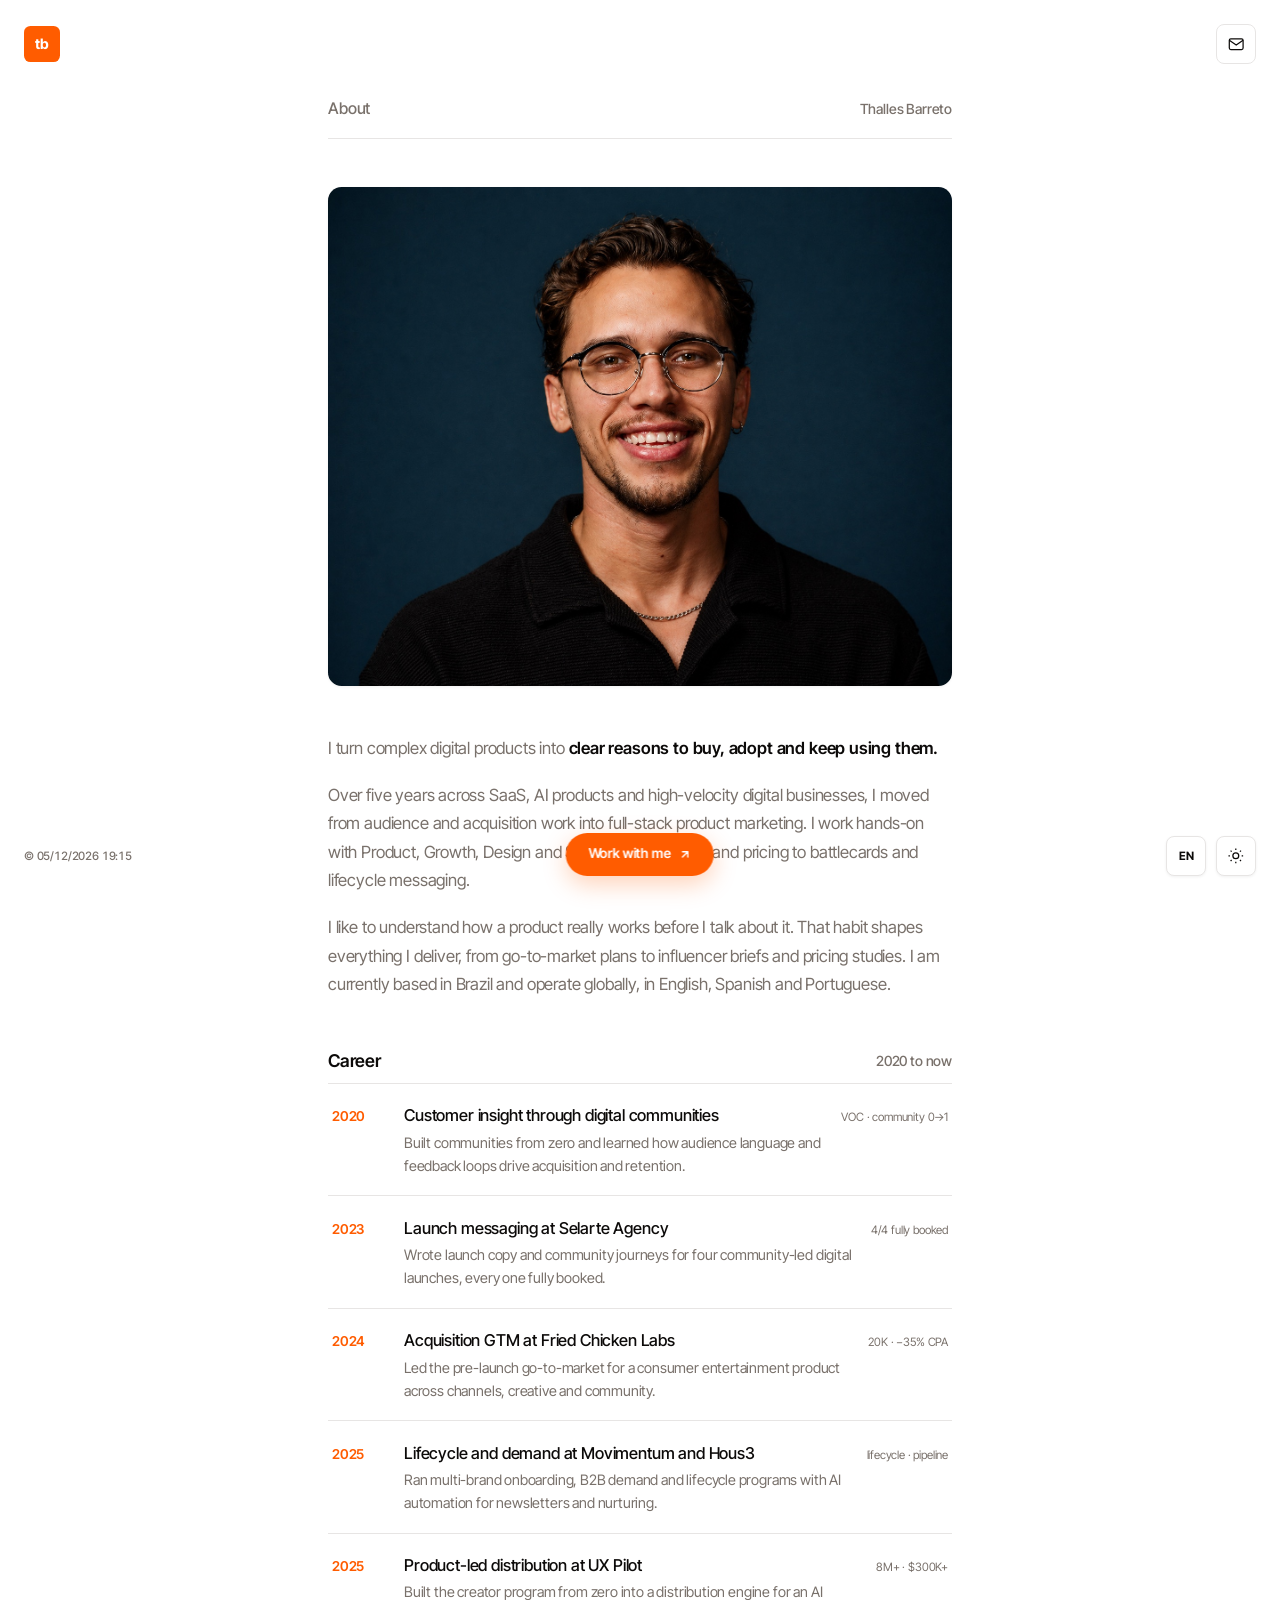
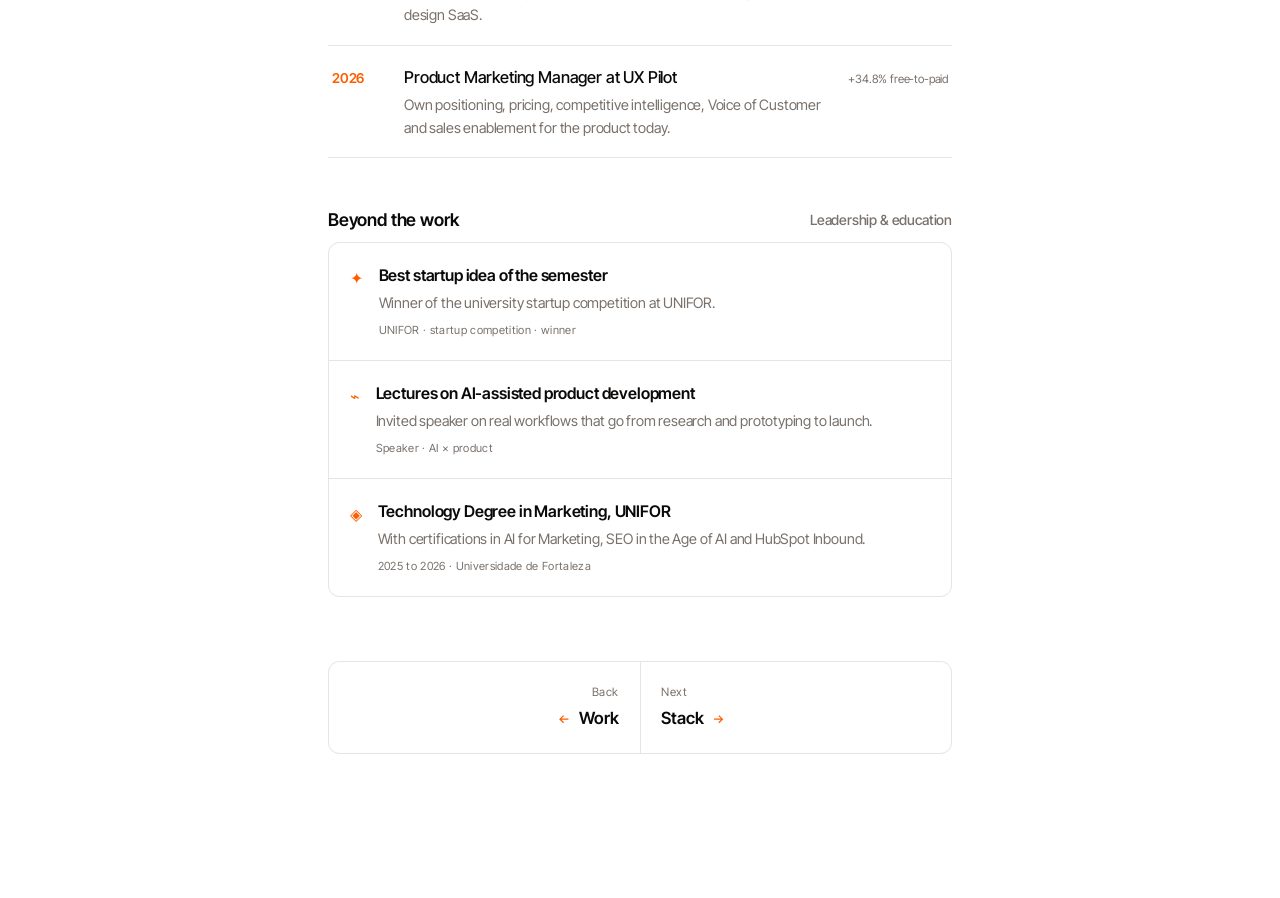
==== about.html @ 813484b6 "Redesign: minimalist multi-page portfolio (light-first, EN/PT) Replaces the single-page dark site wi" ====
<!DOCTYPE html>
<html lang="en">
<head>
  <meta charset="UTF-8" />
  <meta name="viewport" content="width=device-width, initial-scale=1.0" />
  <title>About · Thalles Barreto</title>
  <meta name="description" content="Thalles Barreto is a Product Marketing Manager for AI and SaaS. Five years across SaaS, AI products and high-velocity digital businesses, from audience work to full-stack product marketing." />
  <meta name="theme-color" content="#ffffff" />
  <meta property="og:title" content="About · Thalles Barreto" />
  <meta property="og:image" content="assets/og.jpg" />
  <link rel="icon" href="data:image/svg+xml,%3Csvg xmlns='http://www.w3.org/2000/svg' viewBox='0 0 64 64'%3E%3Crect width='64' height='64' rx='14' fill='%23ff5c00'/%3E%3Ctext x='32' y='44' font-family='Arial,sans-serif' font-size='30' font-weight='700' fill='%23fff' text-anchor='middle'%3Etb%3C/text%3E%3C/svg%3E" />
  <link rel="preconnect" href="https://fonts.googleapis.com" />
  <link rel="preconnect" href="https://fonts.gstatic.com" crossorigin />
  <link href="https://fonts.googleapis.com/css2?family=Inter+Tight:ital,wght@0,300..700;1,400&family=Newsreader:ital@1&display=swap" rel="stylesheet" />
  <link rel="stylesheet" href="css/style.css?v=2" />
  <script>
    (function () {
      try { if (localStorage.getItem("theme") === "dark") document.documentElement.classList.add("dark"); } catch (e) {}
    })();
  </script>
</head>
<body data-page="about">

  <header class="header">
    <div class="header-inner">
      <a href="index.html" class="logo" aria-label="Thalles Barreto, home">tb</a>
      <a href="mailto:thallesbarreto22@gmail.com" class="icon-btn" title="Email" aria-label="Email Thalles">
        <svg viewBox="0 0 24 24" fill="none" stroke="currentColor" stroke-width="1.6"><rect x="3" y="5" width="18" height="14" rx="2"/><path d="m3 7 9 6 9-6"/></svg>
      </a>
    </div>
  </header>

  <main class="main">
    <section class="container">
      <div class="stack">

        <div class="title-row reveal in">
          <h1>About</h1>
          <span class="role">Thalles Barreto</span>
        </div>

        <figure class="portrait reveal in" style="--d: 120ms">
          <img src="assets/portrait.jpg" alt="Portrait of Thalles Barreto" loading="lazy" />
        </figure>

        <div class="about-paras reveal" style="--d: 100ms">
          <p>I turn complex digital products into <strong>clear reasons to buy, adopt and keep using them.</strong></p>
          <p>Over five years across SaaS, AI products and high-velocity digital businesses, I moved from audience and acquisition work into full-stack product marketing. I work hands-on with Product, Growth, Design and Sales, from research and pricing to battlecards and lifecycle messaging.</p>
          <p>I like to understand how a product really works before I talk about it. That habit shapes everything I deliver, from go-to-market plans to influencer briefs and pricing studies. I am currently based in Brazil and operate globally, in English, Spanish and Portuguese.</p>
        </div>

        <!-- career -->
        <div class="reveal">
          <div class="title-row" style="border-bottom: none; padding-bottom: 0.5rem;">
            <h1 style="color: var(--fg); font-size: 1.1rem; font-weight: 600;">Career</h1>
            <span class="role">2020 to now</span>
          </div>
          <ol class="career">
            <li class="crow">
              <span class="cyear">2020</span>
              <div class="cmain"><h3>Customer insight through digital communities</h3><p>Built communities from zero and learned how audience language and feedback loops drive acquisition and retention.</p></div>
              <span class="cmetric">VOC · community 0→1</span>
            </li>
            <li class="crow">
              <span class="cyear">2023</span>
              <div class="cmain"><h3>Launch messaging at Selarte Agency</h3><p>Wrote launch copy and community journeys for four community-led digital launches, every one fully booked.</p></div>
              <span class="cmetric">4/4 fully booked</span>
            </li>
            <li class="crow">
              <span class="cyear">2024</span>
              <div class="cmain"><h3>Acquisition GTM at Fried Chicken Labs</h3><p>Led the pre-launch go-to-market for a consumer entertainment product across channels, creative and community.</p></div>
              <span class="cmetric">20K · −35% CPA</span>
            </li>
            <li class="crow">
              <span class="cyear">2025</span>
              <div class="cmain"><h3>Lifecycle and demand at Movimentum and Hous3</h3><p>Ran multi-brand onboarding, B2B demand and lifecycle programs with AI automation for newsletters and nurturing.</p></div>
              <span class="cmetric">lifecycle · pipeline</span>
            </li>
            <li class="crow">
              <span class="cyear">2025</span>
              <div class="cmain"><h3>Product-led distribution at UX Pilot</h3><p>Built the creator program from zero into a distribution engine for an AI design SaaS.</p></div>
              <span class="cmetric">8M+ · $300K+</span>
            </li>
            <li class="crow">
              <span class="cyear">2026</span>
              <div class="cmain"><h3>Product Marketing Manager at UX Pilot</h3><p>Own positioning, pricing, competitive intelligence, Voice of Customer and sales enablement for the product today.</p></div>
              <span class="cmetric">+34.8% free-to-paid</span>
            </li>
          </ol>
        </div>

        <!-- leadership -->
        <div class="reveal">
          <div class="title-row" style="border-bottom: none; padding-bottom: 0.5rem;">
            <h1 style="color: var(--fg); font-size: 1.1rem; font-weight: 600;">Beyond the work</h1>
            <span class="role">Leadership &amp; education</span>
          </div>
          <div class="leads">
            <div class="leaditem">
              <span class="li-ic" aria-hidden="true">✦</span>
              <div><h3>Best startup idea of the semester</h3><p>Winner of the university startup competition at UNIFOR.</p><span class="li-tag">UNIFOR · startup competition · winner</span></div>
            </div>
            <div class="leaditem">
              <span class="li-ic" aria-hidden="true">⌁</span>
              <div><h3>Lectures on AI-assisted product development</h3><p>Invited speaker on real workflows that go from research and prototyping to launch.</p><span class="li-tag">Speaker · AI × product</span></div>
            </div>
            <div class="leaditem">
              <span class="li-ic" aria-hidden="true">◈</span>
              <div><h3>Technology Degree in Marketing, UNIFOR</h3><p>With certifications in AI for Marketing, SEO in the Age of AI and HubSpot Inbound.</p><span class="li-tag">2025 to 2026 · Universidade de Fortaleza</span></div>
            </div>
          </div>
        </div>

        <!-- page nav -->
        <nav class="pagenav reveal" aria-label="Continue">
          <a href="work.html" class="pn prev">
            <span>Back</span>
            <strong>Work <svg viewBox="0 0 24 24" fill="none" stroke="currentColor" stroke-width="2"><path d="M5 12h14M13 6l6 6-6 6"/></svg></strong>
          </a>
          <a href="stack.html" class="pn">
            <span>Next</span>
            <strong>Stack <svg viewBox="0 0 24 24" fill="none" stroke="currentColor" stroke-width="2"><path d="M5 12h14M13 6l6 6-6 6"/></svg></strong>
          </a>
        </nav>

      </div>
    </section>
  </main>

  <div class="floats">
    <div class="clock">© <span id="current-time"></span></div>
    <div class="cta-wrap">
      <a href="mailto:thallesbarreto22@gmail.com" class="cta magnetic">
        Work with me
        <svg viewBox="0 0 24 24" fill="none" stroke="currentColor" stroke-width="2.5" stroke-linecap="round" stroke-linejoin="round"><path d="M7 17 17 7M7 7h10v10"/></svg>
      </a>
    </div>
    <div class="float-right">
      <button id="lang-toggle" class="ctrl-btn lang-toggle" title="Português / English" aria-label="Toggle language"><span class="lang-code">EN</span></button>
      <button id="theme-toggle" class="ctrl-btn theme-toggle" title="Toggle theme" aria-label="Switch to dark mode">
        <svg class="sun" viewBox="0 0 24 24" fill="none" stroke="currentColor" stroke-width="1.7"><circle cx="12" cy="12" r="4"/><path d="M12 2v2M12 20v2M4.9 4.9l1.4 1.4M17.7 17.7l1.4 1.4M2 12h2M20 12h2M4.9 19.1l1.4-1.4M17.7 6.3l1.4-1.4"/></svg>
        <svg class="moon" viewBox="0 0 24 24" fill="none" stroke="currentColor" stroke-width="1.7"><path d="M21 12.8A9 9 0 1 1 11.2 3a7 7 0 0 0 9.8 9.8z"/></svg>
      </button>
    </div>
  </div>

  <script src="js/main.js?v=2" defer></script>
  <script src="js/i18n.js?v=2" defer></script>
</body>
</html>
---- css/style.css ----
/* ═══════════════════════════════════════════════════════
   THALLES BARRETO — PORTFOLIO v2 (Minimal / Editorial)
   Light-first, Inter Tight, orange accent, multi-page
   ═══════════════════════════════════════════════════════ */

:root {
  --primary: #ff5c00;
  --bg: #ffffff;
  --fg: #0c0a09;
  --muted: #f5f5f4;
  --muted-fg: #79716b;
  --border: #e7e5e4;
  --shadow: rgba(12, 10, 9, 0.06);
  --maxw: 42rem;
  --ease: cubic-bezier(0.22, 1, 0.36, 1);
  --ease-spring: cubic-bezier(0.34, 1.56, 0.64, 1);
}

html.dark {
  --bg: #0c0a09;
  --fg: #fafaf9;
  --muted: #1c1917;
  --muted-fg: #a8a29e;
  --border: #292524;
  --shadow: rgba(0, 0, 0, 0.4);
}

* { margin: 0; padding: 0; box-sizing: border-box; }

html { scroll-behavior: smooth; -webkit-text-size-adjust: 100%; }

body {
  background: var(--bg);
  color: var(--fg);
  font-family: "Inter Tight", "Inter", -apple-system, sans-serif;
  font-size: 16px;
  line-height: 1.6;
  -webkit-font-smoothing: antialiased;
  letter-spacing: -0.011em;
  transition: background-color 0.5s var(--ease), color 0.5s var(--ease);
  min-height: 100vh;
}

::selection { background: rgba(255, 92, 0, 0.18); color: var(--primary); }

::-webkit-scrollbar { width: 0; display: none; }

a { color: inherit; text-decoration: none; }
ul { list-style: none; }
button { background: none; border: none; color: inherit; font: inherit; cursor: pointer; }
img { display: block; max-width: 100%; }
svg { display: block; }

:focus-visible { outline: 2px solid var(--primary); outline-offset: 3px; border-radius: 3px; }

.link {
  color: var(--primary); position: relative;
  text-decoration: none; white-space: nowrap;
}
.link::after {
  content: ""; position: absolute; left: 0; right: 0; bottom: -2px; height: 1px;
  background: var(--primary); transform: scaleX(0); transform-origin: left;
  transition: transform 0.4s var(--ease);
}
.link:hover::after { transform: scaleX(1); }

/* ── cross-document page transitions ── */
@view-transition { navigation: auto; }
::view-transition-old(root) { animation: vtOut 0.34s var(--ease) both; }
::view-transition-new(root) { animation: vtIn 0.5s var(--ease) both; }
@keyframes vtOut { to { opacity: 0; filter: blur(6px); transform: translateY(-8px); } }
@keyframes vtIn { from { opacity: 0; filter: blur(8px); transform: translateY(12px); } }
.header { view-transition-name: site-header; }
.floats { view-transition-name: site-floats; }
::view-transition-group(site-header),
::view-transition-group(site-floats) { animation-duration: 0.01ms; }

/* ── header ── */
.header {
  position: fixed; top: 0; left: 0; width: 100%; z-index: 50;
  pointer-events: none;
}
.header-inner {
  max-width: 80rem; margin: 0 auto;
  padding: 1.5rem;
  display: flex; justify-content: space-between; align-items: center;
  pointer-events: auto;
}
.logo {
  width: 2.25rem; height: 2.25rem; border-radius: 0.4rem;
  background: var(--primary); color: #fff;
  display: flex; align-items: center; justify-content: center;
  font-weight: 700; font-size: 0.9rem; letter-spacing: -0.03em;
  transition: transform 0.4s var(--ease-spring), box-shadow 0.4s var(--ease);
  will-change: transform;
}
.logo:hover { transform: rotate(-8deg) scale(1.08); box-shadow: 0 6px 18px rgba(255, 92, 0, 0.35); }
.icon-btn {
  width: 2.5rem; height: 2.5rem;
  display: flex; align-items: center; justify-content: center;
  border-radius: 0.5rem; border: 1px solid var(--border);
  background: var(--bg); color: var(--fg);
  transition: background 0.25s, border-color 0.25s, transform 0.3s var(--ease-spring);
}
.icon-btn:hover { background: var(--muted); transform: translateY(-2px); }
.icon-btn:active { transform: translateY(0) scale(0.94); }
.icon-btn svg { width: 1.15rem; height: 1.15rem; }

/* ── layout ── */
.main { padding-top: 6rem; padding-bottom: 9rem; }
.container {
  max-width: var(--maxw); margin: 0 auto;
  padding: 0 1.25rem;
}
@media (min-width: 768px) { .container { padding: 0 1.5rem; } }
.stack { display: flex; flex-direction: column; gap: 3rem; }

/* ── title row ── */
.title-row {
  display: flex; align-items: center; justify-content: space-between;
  gap: 1rem;
  border-bottom: 1px solid var(--border);
  padding-bottom: 1rem;
}
.title-row h1 {
  font-size: 1rem; font-weight: 500; color: var(--muted-fg);
  letter-spacing: -0.01em;
}
.title-row .role { font-size: 0.875rem; font-weight: 500; color: var(--muted-fg); }

/* ── intro ── */
.intro { display: flex; flex-direction: column; gap: 1.5rem; }
.intro h2 {
  font-size: clamp(1.25rem, 2.6vw, 1.5rem);
  font-weight: 500; line-height: 1.35; letter-spacing: -0.02em;
}
.intro p {
  font-size: clamp(1.05rem, 2vw, 1.2rem);
  color: var(--muted-fg); line-height: 1.65;
}

/* ── nav grid ── */
.navgrid {
  display: grid; grid-template-columns: 1fr; gap: 1px;
  background: var(--border);
  border: 1px solid var(--border);
  border-radius: 0.6rem; overflow: hidden;
}
@media (min-width: 640px) { .navgrid { grid-template-columns: 1fr 1fr; } }
.navgrid-col { display: grid; gap: 1px; align-content: start; background: var(--border); }
.navlink {
  display: flex; align-items: center; justify-content: space-between;
  background: var(--bg); padding: 1rem 1.1rem;
  position: relative; overflow: hidden;
  transition: color 0.3s;
}
.navlink::before {
  content: ""; position: absolute; inset: 0; background: var(--muted);
  transform: translateX(-101%); transition: transform 0.4s var(--ease); z-index: 0;
}
.navlink:hover::before { transform: translateX(0); }
.navlink > * { position: relative; z-index: 1; }
.navlink-l { display: flex; align-items: center; gap: 0.85rem; font-weight: 450; }
.navlink-l svg { width: 1rem; height: 1rem; color: var(--muted-fg); transition: color 0.3s, transform 0.35s var(--ease-spring); flex-shrink: 0; }
.navlink:hover .navlink-l svg.arr { color: var(--primary); transform: translateX(5px); }
.navlink:hover .navlink-l svg.brand { color: var(--primary); }
.navlink .out {
  width: 0.7rem; height: 0.7rem; color: var(--muted-fg);
  opacity: 0; transition: opacity 0.25s, transform 0.3s var(--ease-spring);
}
.navlink:hover .out { opacity: 1; transform: translate(2px, -2px); }

/* ── proof strip ── */
.proof {
  border: 1px solid var(--border); border-radius: 0.75rem;
  padding: 1.5rem; display: flex; flex-direction: column; gap: 1.25rem;
  background: color-mix(in srgb, var(--muted) 50%, transparent);
}
.proof-label { font-size: 0.8rem; font-weight: 500; color: var(--muted-fg); letter-spacing: 0.01em; }
.proof-items { display: grid; grid-template-columns: 1fr; gap: 1.1rem; }
@media (min-width: 560px) { .proof-items { grid-template-columns: repeat(3, 1fr); } }
.proof-item { display: flex; flex-direction: column; gap: 0.15rem; }
.proof-num { font-size: 1.5rem; font-weight: 600; letter-spacing: -0.03em; font-variant-numeric: tabular-nums; }
.proof-num .u { color: var(--primary); }
.proof-cap { font-size: 0.78rem; color: var(--muted-fg); line-height: 1.4; }

/* ── featured image ── */
.featured {
  position: relative; width: 100%; aspect-ratio: 3 / 2;
  border-radius: 0.85rem; overflow: hidden; background: var(--muted);
  box-shadow: 0 1px 3px var(--shadow);
}
.featured img { width: 100%; height: 100%; object-fit: cover; transition: transform 0.9s var(--ease); will-change: transform; }
.featured:hover img { transform: scale(1.04); }
.featured figcaption {
  position: absolute; left: 0.9rem; bottom: 0.9rem;
  font-size: 0.7rem; letter-spacing: 0.04em;
  color: #fff; background: rgba(12, 10, 9, 0.6);
  padding: 0.35rem 0.7rem; border-radius: 0.4rem;
  backdrop-filter: blur(6px);
}

/* ── quote ── */
.quote { padding-top: 1rem; }
.quote p {
  font-family: "Newsreader", Georgia, serif;
  font-style: italic; font-size: 1.2rem; color: var(--muted-fg);
  letter-spacing: 0;
}

/* ── inner page lead ── */
.lead-p { font-size: 1.05rem; color: var(--muted-fg); line-height: 1.65; max-width: 38rem; }

/* ── case blocks ── */
.cases { display: flex; flex-direction: column; gap: 2.5rem; }
.case {
  border: 1px solid var(--border); border-radius: 0.85rem;
  padding: clamp(1.4rem, 3.5vw, 2.2rem);
  display: flex; flex-direction: column; gap: 1.4rem;
  transition: border-color 0.4s var(--ease), box-shadow 0.4s var(--ease), transform 0.4s var(--ease);
}
.case:hover { border-color: color-mix(in srgb, var(--primary) 40%, var(--border)); box-shadow: 0 10px 40px var(--shadow); transform: translateY(-3px); }
.case-top { display: flex; flex-direction: column; gap: 0.8rem; }
.case-idx { font-size: 0.75rem; font-weight: 600; color: var(--primary); letter-spacing: 0.06em; }
.case h3 { font-size: clamp(1.3rem, 3vw, 1.7rem); font-weight: 600; letter-spacing: -0.02em; line-height: 1.15; }
.case-chips { display: flex; flex-wrap: wrap; gap: 0.4rem; }
.chip {
  font-size: 0.72rem; color: var(--muted-fg);
  border: 1px solid var(--border); border-radius: 99px;
  padding: 0.28rem 0.7rem; transition: border-color 0.3s, color 0.3s;
}
.case:hover .chip { border-color: color-mix(in srgb, var(--primary) 20%, var(--border)); }
.case-lead { font-size: 1.05rem; color: var(--fg); line-height: 1.55; }
.case-blocks { display: grid; grid-template-columns: 1fr; gap: 1.2rem; }
@media (min-width: 620px) { .case-blocks { grid-template-columns: 1fr 1fr; } }
.cblock h4 { font-size: 0.72rem; font-weight: 600; letter-spacing: 0.05em; color: var(--muted-fg); margin-bottom: 0.35rem; text-transform: uppercase; }
.cblock p { font-size: 0.95rem; color: var(--muted-fg); line-height: 1.6; }
.case-foot {
  display: flex; align-items: center; justify-content: space-between;
  flex-wrap: wrap; gap: 1rem;
  border-top: 1px solid var(--border); padding-top: 1.25rem;
}
.case-metric { display: flex; flex-direction: column; gap: 0.1rem; }
.case-metric b { font-size: 1.7rem; font-weight: 600; letter-spacing: -0.03em; font-variant-numeric: tabular-nums; }
.case-metric span { font-size: 0.75rem; color: var(--muted-fg); }
.case-link {
  display: inline-flex; align-items: center; gap: 0.5rem;
  font-size: 0.82rem; font-weight: 500; color: var(--muted-fg);
  border: 1px solid var(--border); border-radius: 99px;
  padding: 0.55rem 1.1rem; transition: border-color 0.3s, color 0.3s, background 0.3s;
}
.case-link svg { width: 0.75rem; height: 0.75rem; color: var(--primary); transition: transform 0.3s var(--ease-spring); }
.case-link:hover { border-color: var(--primary); color: var(--fg); }
.case-link:hover svg { transform: translate(2px, -2px); }

/* ── mini rows ── */
.minis { display: flex; flex-direction: column; gap: 1px; background: var(--border); border: 1px solid var(--border); border-radius: 0.6rem; overflow: hidden; }
.mini { display: flex; flex-direction: column; gap: 0.35rem; background: var(--bg); padding: 1.15rem 1.2rem; transition: background 0.3s, padding-left 0.35s var(--ease); }
.mini:hover { background: var(--muted); padding-left: 1.6rem; }
.mini-meta { font-size: 0.68rem; letter-spacing: 0.05em; color: var(--primary); text-transform: uppercase; font-weight: 600; }
.mini h4 { font-size: 0.98rem; font-weight: 450; color: var(--fg); line-height: 1.45; }

/* ── career list ── */
.career { display: flex; flex-direction: column; gap: 1px; background: var(--border); border-top: 1px solid var(--border); border-bottom: 1px solid var(--border); }
.crow {
  display: grid; grid-template-columns: 3.5rem 1fr auto; gap: 1rem; align-items: baseline;
  background: var(--bg); padding: 1.15rem 0.25rem;
  transition: padding-left 0.4s var(--ease), padding-right 0.4s var(--ease);
}
.crow:hover { padding-left: 0.9rem; padding-right: 0.9rem; }
.cyear { font-size: 0.85rem; font-weight: 600; color: var(--primary); }
.cmain h3 { font-size: 1.02rem; font-weight: 500; letter-spacing: -0.01em; }
.cmain p { font-size: 0.9rem; color: var(--muted-fg); margin-top: 0.15rem; }
.cmetric { font-size: 0.72rem; color: var(--muted-fg); text-align: right; white-space: nowrap; }
@media (max-width: 560px) {
  .crow { grid-template-columns: 3rem 1fr; }
  .cmetric { grid-column: 2; text-align: left; margin-top: 0.3rem; }
}

/* ── pillars ── */
.pillars { display: grid; grid-template-columns: 1fr; gap: 1px; background: var(--border); border: 1px solid var(--border); border-radius: 0.7rem; overflow: hidden; }
@media (min-width: 620px) { .pillars { grid-template-columns: 1fr 1fr; } }
.pillar { background: var(--bg); padding: 1.5rem; display: flex; flex-direction: column; gap: 0.6rem; transition: background 0.3s; }
.pillar:hover { background: var(--muted); }
.pillar .pidx { font-size: 0.8rem; font-weight: 600; color: var(--primary); }
.pillar h3 { font-size: 1.1rem; font-weight: 600; letter-spacing: -0.01em; }
.pillar p { font-size: 0.92rem; color: var(--muted-fg); line-height: 1.6; }

/* ── stack groups ── */
.groups { display: flex; flex-direction: column; }
.group { display: grid; grid-template-columns: 1fr; gap: 0.5rem; padding: 1.3rem 0; border-bottom: 1px solid var(--border); }
@media (min-width: 640px) { .group { grid-template-columns: 12rem 1fr; gap: 1.5rem; } }
.group:last-child { border-bottom: none; }
.group h3 { font-size: 0.8rem; font-weight: 600; letter-spacing: 0.05em; color: var(--muted-fg); text-transform: uppercase; }
.chips-row { display: flex; flex-wrap: wrap; gap: 0.45rem; }
.chips-row span { font-size: 0.8rem; color: var(--muted-fg); border: 1px solid var(--border); border-radius: 99px; padding: 0.35rem 0.85rem; transition: border-color 0.25s var(--ease), color 0.25s, transform 0.25s var(--ease-spring); }
.chips-row span:hover { border-color: var(--primary); color: var(--fg); transform: translateY(-2px); }

/* ── about media ── */
.portrait { width: 100%; aspect-ratio: 5 / 4; border-radius: 0.85rem; overflow: hidden; background: var(--muted); box-shadow: 0 1px 3px var(--shadow); }
.portrait img { width: 100%; height: 100%; object-fit: cover; transition: transform 0.9s var(--ease); }
.portrait:hover img { transform: scale(1.03); }
.about-paras { display: flex; flex-direction: column; gap: 1.15rem; }
.about-paras p { font-size: 1.05rem; color: var(--muted-fg); line-height: 1.7; }
.about-paras strong { color: var(--fg); font-weight: 600; }

/* ── leadership items ── */
.leads { display: flex; flex-direction: column; gap: 1px; background: var(--border); border: 1px solid var(--border); border-radius: 0.7rem; overflow: hidden; }
.leaditem { display: flex; gap: 1rem; align-items: flex-start; background: var(--bg); padding: 1.25rem 1.3rem; transition: background 0.3s, padding-left 0.35s var(--ease); }
.leaditem:hover { background: var(--muted); padding-left: 1.7rem; }
.leaditem .li-ic { color: var(--primary); flex-shrink: 0; margin-top: 0.15rem; transition: transform 0.4s var(--ease-spring); }
.leaditem:hover .li-ic { transform: scale(1.25) rotate(8deg); }
.leaditem h3 { font-size: 1rem; font-weight: 600; letter-spacing: -0.01em; }
.leaditem p { font-size: 0.9rem; color: var(--muted-fg); margin-top: 0.15rem; }
.leaditem .li-tag { display: block; font-size: 0.7rem; color: var(--muted-fg); margin-top: 0.5rem; letter-spacing: 0.03em; }

/* ── page nav (bottom interlink) ── */
.pagenav {
  display: grid; grid-template-columns: 1fr; gap: 1px;
  background: var(--border); border: 1px solid var(--border);
  border-radius: 0.7rem; overflow: hidden; margin-top: 1rem;
}
@media (min-width: 640px) { .pagenav { grid-template-columns: 1fr 1fr; } }
.pn {
  background: var(--bg); padding: 1.3rem 1.3rem;
  display: flex; flex-direction: column; gap: 0.25rem;
  transition: background 0.3s;
}
.pn:hover { background: var(--muted); }
.pn span { font-size: 0.72rem; color: var(--muted-fg); letter-spacing: 0.04em; }
.pn strong { font-size: 1.05rem; font-weight: 600; letter-spacing: -0.01em; display: flex; align-items: center; gap: 0.5rem; }
.pn strong svg { width: 0.9rem; height: 0.9rem; color: var(--primary); transition: transform 0.35s var(--ease-spring); }
.pn:hover strong svg { transform: translateX(5px); }
.pn.prev { text-align: right; }
.pn.prev strong { flex-direction: row-reverse; }
.pn.prev strong svg { transform: scaleX(-1); }
.pn.prev:hover strong svg { transform: scaleX(-1) translateX(5px); }

/* ── floating controls ── */
.floats {
  position: fixed; bottom: 1.5rem; left: 0; width: 100%;
  padding: 0 1.5rem; z-index: 40;
  display: flex; justify-content: space-between; align-items: center;
  pointer-events: none;
}
.clock { font-size: 0.72rem; font-weight: 500; color: var(--muted-fg); pointer-events: auto; font-variant-numeric: tabular-nums; }
@media (max-width: 640px) { .clock { display: none; } }
.cta-wrap { position: absolute; left: 50%; transform: translateX(-50%); bottom: 0; pointer-events: auto; }
.cta {
  display: inline-flex; align-items: center; gap: 0.5rem;
  background: var(--primary); color: #fff;
  padding: 0.65rem 1.4rem; border-radius: 99px;
  font-size: 0.85rem; font-weight: 600; white-space: nowrap;
  box-shadow: 0 8px 24px rgba(255, 92, 0, 0.28);
  transition: transform 0.35s var(--ease-spring), background 0.25s, box-shadow 0.35s var(--ease);
  will-change: transform;
}
.cta:hover { background: #e65200; box-shadow: 0 12px 32px rgba(255, 92, 0, 0.4); }
.cta:active { transform: scale(0.95) !important; }
.cta svg { width: 0.8rem; height: 0.8rem; transition: transform 0.35s var(--ease-spring); }
.cta:hover svg { transform: translate(2px, -2px); }
.float-right { pointer-events: auto; display: flex; gap: 0.6rem; align-items: center; margin-left: auto; }
.ctrl-btn {
  width: 2.5rem; height: 2.5rem;
  display: flex; align-items: center; justify-content: center;
  border-radius: 0.5rem; border: 1px solid var(--border);
  background: var(--bg); box-shadow: 0 1px 3px var(--shadow); color: var(--fg);
  transition: background 0.25s, transform 0.3s var(--ease-spring), border-color 0.25s;
}
.ctrl-btn:hover { background: var(--muted); transform: translateY(-2px); border-color: color-mix(in srgb, var(--primary) 35%, var(--border)); }
.ctrl-btn:active { transform: translateY(0) scale(0.94); }
.ctrl-btn svg { width: 1.1rem; height: 1.1rem; }
.theme-toggle .moon { display: none; }
html.dark .theme-toggle .sun { display: none; }
html.dark .theme-toggle .moon { display: block; }
.theme-toggle svg { transition: transform 0.5s var(--ease-spring); }
.theme-toggle:hover svg { transform: rotate(40deg); }
.lang-toggle { font-size: 0.72rem; font-weight: 700; letter-spacing: 0.03em; }
.lang-code { position: relative; }

/* ── reveal animation ── */
.reveal { opacity: 0; }
.reveal.in { animation: blurIn 0.85s var(--ease) forwards; animation-delay: var(--d, 0ms); }
@keyframes blurIn {
  from { filter: blur(10px); opacity: 0; transform: translateY(14px); }
  to { filter: blur(0); opacity: 1; transform: translateY(0); }
}

@media (prefers-reduced-motion: reduce) {
  html { scroll-behavior: auto; }
  .reveal { opacity: 1 !important; }
  .reveal.in { animation: none; }
  ::view-transition-old(root), ::view-transition-new(root) { animation: none !important; }
  *, *::before, *::after { transition-duration: 0.01ms !important; animation-duration: 0.01ms !important; }
}
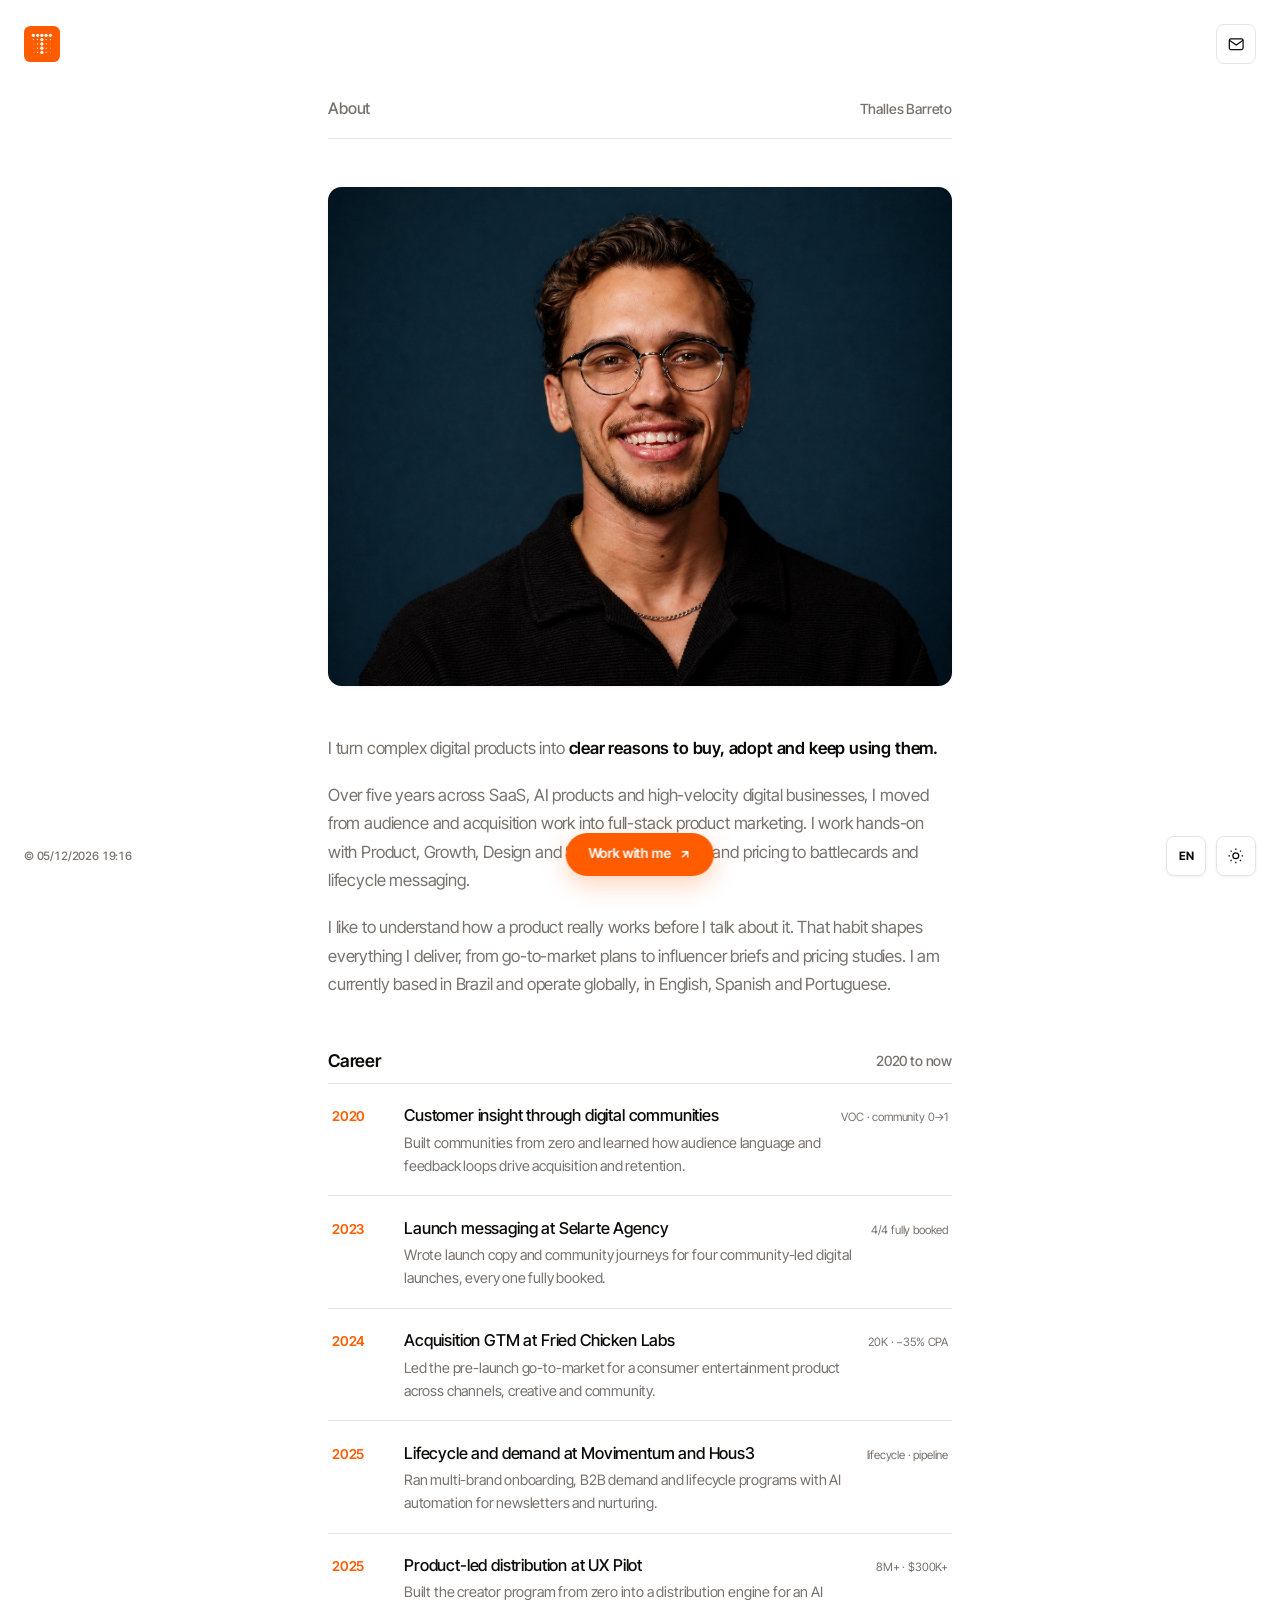
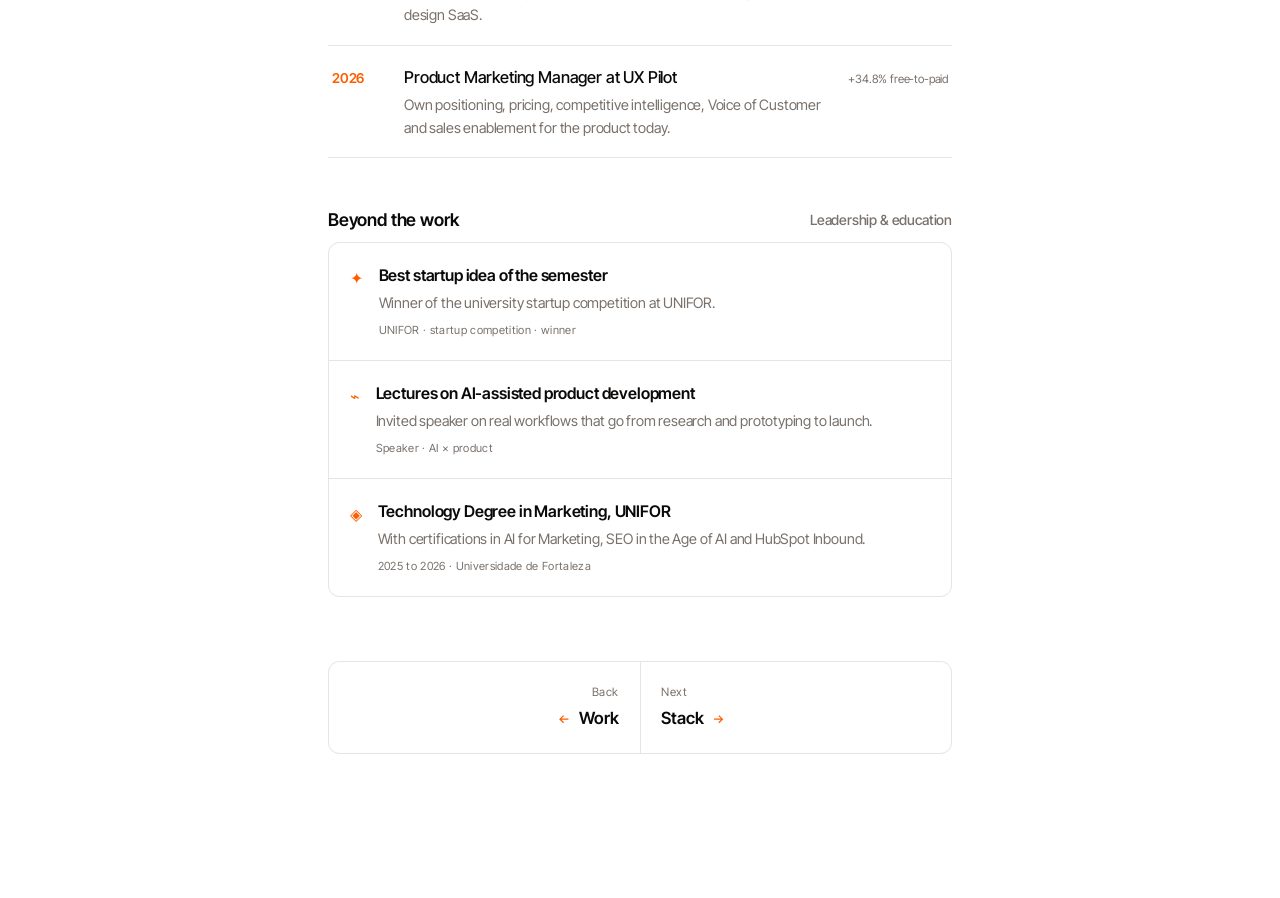
==== commit b460e1d5: "Add T-Matrix brand mark and favicon Custom monogram: a 5x5 modular grid where a T emerges from full-" ====
--- a/about.html
+++ b/about.html
@@ -8,11 +8,11 @@
   <meta name="theme-color" content="#ffffff" />
   <meta property="og:title" content="About · Thalles Barreto" />
   <meta property="og:image" content="assets/og.jpg" />
-  <link rel="icon" href="data:image/svg+xml,%3Csvg xmlns='http://www.w3.org/2000/svg' viewBox='0 0 64 64'%3E%3Crect width='64' height='64' rx='14' fill='%23ff5c00'/%3E%3Ctext x='32' y='44' font-family='Arial,sans-serif' font-size='30' font-weight='700' fill='%23fff' text-anchor='middle'%3Etb%3C/text%3E%3C/svg%3E" />
+  <link rel="icon" href="assets/favicon.svg" type="image/svg+xml" />
   <link rel="preconnect" href="https://fonts.googleapis.com" />
   <link rel="preconnect" href="https://fonts.gstatic.com" crossorigin />
   <link href="https://fonts.googleapis.com/css2?family=Inter+Tight:ital,wght@0,300..700;1,400&family=Newsreader:ital@1&display=swap" rel="stylesheet" />
-  <link rel="stylesheet" href="css/style.css?v=2" />
+  <link rel="stylesheet" href="css/style.css?v=3" />
   <script>
     (function () {
       try { if (localStorage.getItem("theme") === "dark") document.documentElement.classList.add("dark"); } catch (e) {}
@@ -23,7 +23,7 @@
 
   <header class="header">
     <div class="header-inner">
-      <a href="index.html" class="logo" aria-label="Thalles Barreto, home">tb</a>
+      <a href="index.html" class="logo" aria-label="Thalles Barreto, home"><svg viewBox="0 0 64 64" fill="none" aria-hidden="true"><circle cx="9" cy="9" r="4.30" fill="#fff"/><circle cx="20.5" cy="9" r="4.30" fill="#fff"/><circle cx="32" cy="9" r="4.30" fill="#fff"/><circle cx="43.5" cy="9" r="4.30" fill="#fff"/><circle cx="55" cy="9" r="4.30" fill="#fff"/><circle cx="9" cy="20.5" r="1.58" fill="#fff"/><circle cx="20.5" cy="20.5" r="1.58" fill="#fff"/><circle cx="32" cy="20.5" r="4.30" fill="#fff"/><circle cx="43.5" cy="20.5" r="1.58" fill="#fff"/><circle cx="55" cy="20.5" r="1.58" fill="#fff"/><circle cx="9" cy="32" r="0.96" fill="#fff"/><circle cx="20.5" cy="32" r="1.58" fill="#fff"/><circle cx="32" cy="32" r="4.30" fill="#fff"/><circle cx="43.5" cy="32" r="1.58" fill="#fff"/><circle cx="55" cy="32" r="0.96" fill="#fff"/><circle cx="9" cy="43.5" r="0.96" fill="#fff"/><circle cx="20.5" cy="43.5" r="1.58" fill="#fff"/><circle cx="32" cy="43.5" r="4.30" fill="#fff"/><circle cx="43.5" cy="43.5" r="1.58" fill="#fff"/><circle cx="55" cy="43.5" r="0.96" fill="#fff"/><circle cx="9" cy="55" r="0.96" fill="#fff"/><circle cx="20.5" cy="55" r="1.58" fill="#fff"/><circle cx="32" cy="55" r="4.30" fill="#fff"/><circle cx="43.5" cy="55" r="1.58" fill="#fff"/><circle cx="55" cy="55" r="0.96" fill="#fff"/></svg></a>
       <a href="mailto:thallesbarreto22@gmail.com" class="icon-btn" title="Email" aria-label="Email Thalles">
         <svg viewBox="0 0 24 24" fill="none" stroke="currentColor" stroke-width="1.6"><rect x="3" y="5" width="18" height="14" rx="2"/><path d="m3 7 9 6 9-6"/></svg>
       </a>
@@ -144,7 +144,7 @@
     </div>
   </div>
 
-  <script src="js/main.js?v=2" defer></script>
-  <script src="js/i18n.js?v=2" defer></script>
+  <script src="js/main.js?v=3" defer></script>
+  <script src="js/i18n.js?v=3" defer></script>
 </body>
 </html>
--- a/css/style.css
+++ b/css/style.css
@@ -94,7 +94,10 @@
   transition: transform 0.4s var(--ease-spring), box-shadow 0.4s var(--ease);
   will-change: transform;
 }
+.logo svg { width: 66%; height: 66%; display: block; }
+.logo svg circle { transition: r 0.5s var(--ease-spring); }
 .logo:hover { transform: rotate(-8deg) scale(1.08); box-shadow: 0 6px 18px rgba(255, 92, 0, 0.35); }
+.logo:hover svg circle { r: 3.1; }
 .icon-btn {
   width: 2.5rem; height: 2.5rem;
   display: flex; align-items: center; justify-content: center;
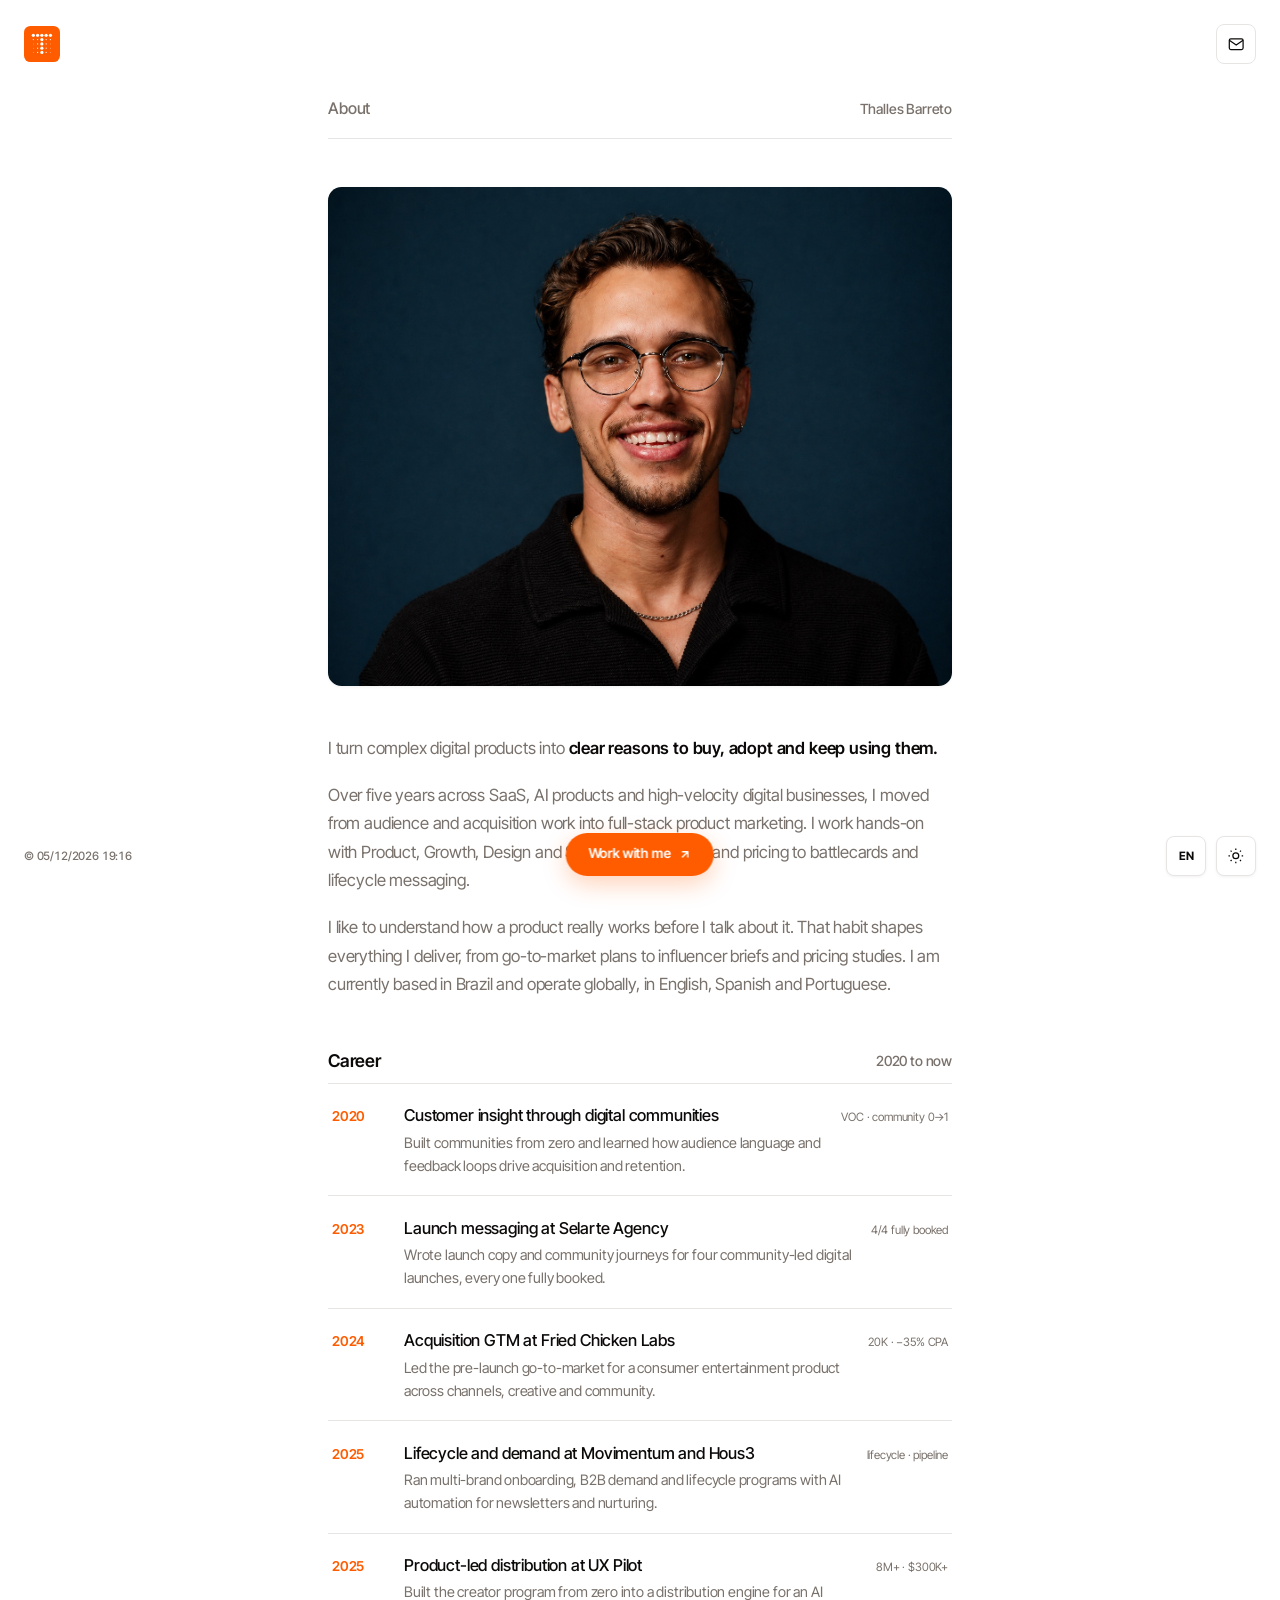
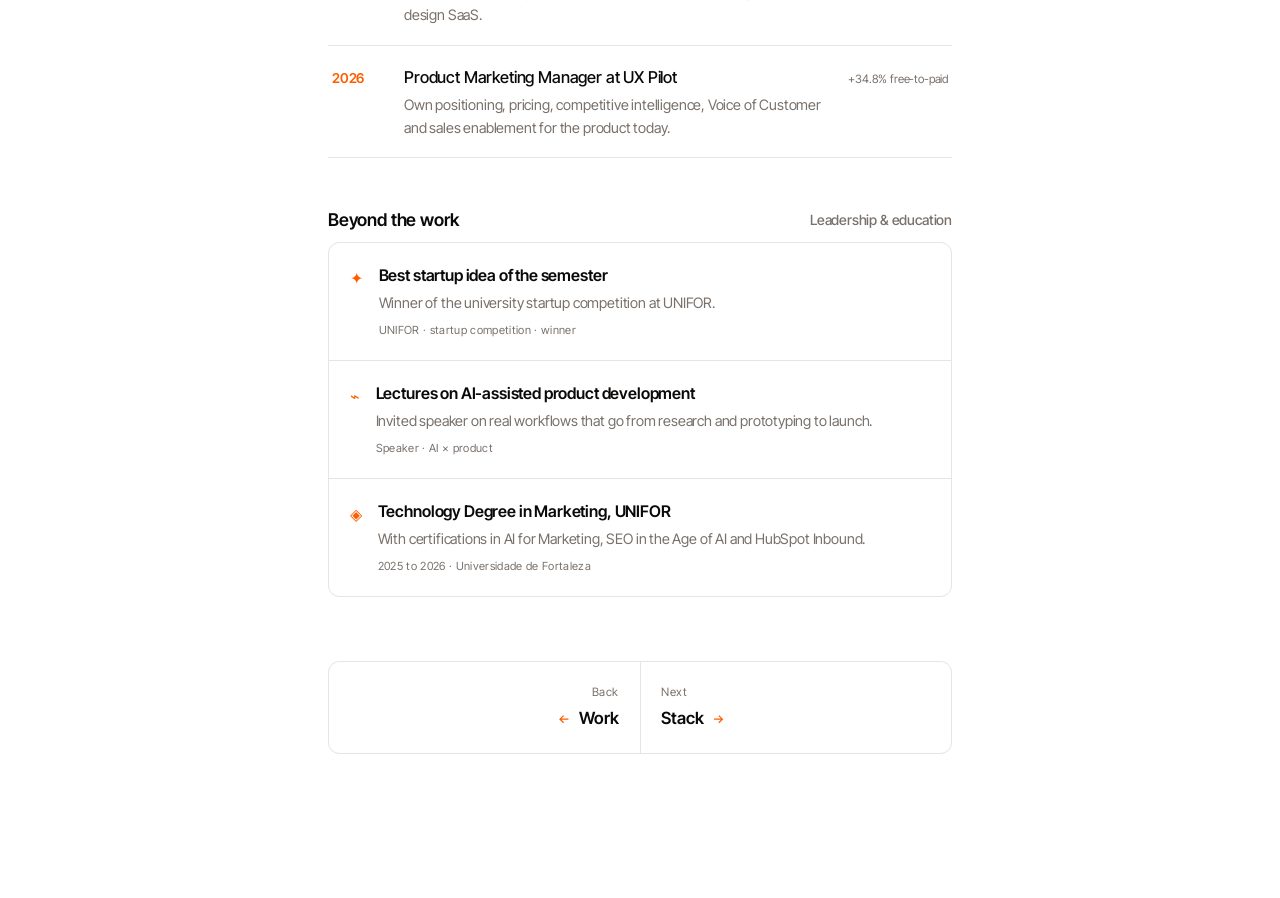
==== commit e8dcefbc: "Reveal the wordmark on logo hover Hovering the mark wipes THALLES BARRETO in from the left with a cl" ====
--- a/about.html
+++ b/about.html
@@ -11,8 +11,8 @@
   <link rel="icon" href="assets/favicon.svg" type="image/svg+xml" />
   <link rel="preconnect" href="https://fonts.googleapis.com" />
   <link rel="preconnect" href="https://fonts.gstatic.com" crossorigin />
-  <link href="https://fonts.googleapis.com/css2?family=Inter+Tight:ital,wght@0,300..700;1,400&family=Newsreader:ital@1&display=swap" rel="stylesheet" />
-  <link rel="stylesheet" href="css/style.css?v=3" />
+  <link href="https://fonts.googleapis.com/css2?family=Archivo:wght@800&family=Inter+Tight:ital,wght@0,300..700;1,400&family=Newsreader:ital@1&display=swap" rel="stylesheet" />
+  <link rel="stylesheet" href="css/style.css?v=4" />
   <script>
     (function () {
       try { if (localStorage.getItem("theme") === "dark") document.documentElement.classList.add("dark"); } catch (e) {}
@@ -23,7 +23,7 @@
 
   <header class="header">
     <div class="header-inner">
-      <a href="index.html" class="logo" aria-label="Thalles Barreto, home"><svg viewBox="0 0 64 64" fill="none" aria-hidden="true"><circle cx="9" cy="9" r="4.30" fill="#fff"/><circle cx="20.5" cy="9" r="4.30" fill="#fff"/><circle cx="32" cy="9" r="4.30" fill="#fff"/><circle cx="43.5" cy="9" r="4.30" fill="#fff"/><circle cx="55" cy="9" r="4.30" fill="#fff"/><circle cx="9" cy="20.5" r="1.58" fill="#fff"/><circle cx="20.5" cy="20.5" r="1.58" fill="#fff"/><circle cx="32" cy="20.5" r="4.30" fill="#fff"/><circle cx="43.5" cy="20.5" r="1.58" fill="#fff"/><circle cx="55" cy="20.5" r="1.58" fill="#fff"/><circle cx="9" cy="32" r="0.96" fill="#fff"/><circle cx="20.5" cy="32" r="1.58" fill="#fff"/><circle cx="32" cy="32" r="4.30" fill="#fff"/><circle cx="43.5" cy="32" r="1.58" fill="#fff"/><circle cx="55" cy="32" r="0.96" fill="#fff"/><circle cx="9" cy="43.5" r="0.96" fill="#fff"/><circle cx="20.5" cy="43.5" r="1.58" fill="#fff"/><circle cx="32" cy="43.5" r="4.30" fill="#fff"/><circle cx="43.5" cy="43.5" r="1.58" fill="#fff"/><circle cx="55" cy="43.5" r="0.96" fill="#fff"/><circle cx="9" cy="55" r="0.96" fill="#fff"/><circle cx="20.5" cy="55" r="1.58" fill="#fff"/><circle cx="32" cy="55" r="4.30" fill="#fff"/><circle cx="43.5" cy="55" r="1.58" fill="#fff"/><circle cx="55" cy="55" r="0.96" fill="#fff"/></svg></a>
+      <a href="index.html" class="logo-lock" aria-label="Thalles Barreto, home"><span class="logo"><svg viewBox="0 0 64 64" fill="none" aria-hidden="true"><circle cx="9" cy="9" r="4.30" fill="#fff"/><circle cx="20.5" cy="9" r="4.30" fill="#fff"/><circle cx="32" cy="9" r="4.30" fill="#fff"/><circle cx="43.5" cy="9" r="4.30" fill="#fff"/><circle cx="55" cy="9" r="4.30" fill="#fff"/><circle cx="9" cy="20.5" r="1.58" fill="#fff"/><circle cx="20.5" cy="20.5" r="1.58" fill="#fff"/><circle cx="32" cy="20.5" r="4.30" fill="#fff"/><circle cx="43.5" cy="20.5" r="1.58" fill="#fff"/><circle cx="55" cy="20.5" r="1.58" fill="#fff"/><circle cx="9" cy="32" r="0.96" fill="#fff"/><circle cx="20.5" cy="32" r="1.58" fill="#fff"/><circle cx="32" cy="32" r="4.30" fill="#fff"/><circle cx="43.5" cy="32" r="1.58" fill="#fff"/><circle cx="55" cy="32" r="0.96" fill="#fff"/><circle cx="9" cy="43.5" r="0.96" fill="#fff"/><circle cx="20.5" cy="43.5" r="1.58" fill="#fff"/><circle cx="32" cy="43.5" r="4.30" fill="#fff"/><circle cx="43.5" cy="43.5" r="1.58" fill="#fff"/><circle cx="55" cy="43.5" r="0.96" fill="#fff"/><circle cx="9" cy="55" r="0.96" fill="#fff"/><circle cx="20.5" cy="55" r="1.58" fill="#fff"/><circle cx="32" cy="55" r="4.30" fill="#fff"/><circle cx="43.5" cy="55" r="1.58" fill="#fff"/><circle cx="55" cy="55" r="0.96" fill="#fff"/></svg></span><span class="logo-name" aria-hidden="true"><i>THΛLLES</i><i>BΛRRETO</i></span></a>
       <a href="mailto:thallesbarreto22@gmail.com" class="icon-btn" title="Email" aria-label="Email Thalles">
         <svg viewBox="0 0 24 24" fill="none" stroke="currentColor" stroke-width="1.6"><rect x="3" y="5" width="18" height="14" rx="2"/><path d="m3 7 9 6 9-6"/></svg>
       </a>
@@ -144,7 +144,7 @@
     </div>
   </div>
 
-  <script src="js/main.js?v=3" defer></script>
-  <script src="js/i18n.js?v=3" defer></script>
+  <script src="js/main.js?v=4" defer></script>
+  <script src="js/i18n.js?v=4" defer></script>
 </body>
 </html>
--- a/css/style.css
+++ b/css/style.css
@@ -86,18 +86,43 @@
   display: flex; justify-content: space-between; align-items: center;
   pointer-events: auto;
 }
+.logo-lock { display: flex; align-items: center; }
 .logo {
   width: 2.25rem; height: 2.25rem; border-radius: 0.4rem;
   background: var(--primary); color: #fff;
   display: flex; align-items: center; justify-content: center;
-  font-weight: 700; font-size: 0.9rem; letter-spacing: -0.03em;
+  flex-shrink: 0;
   transition: transform 0.4s var(--ease-spring), box-shadow 0.4s var(--ease);
   will-change: transform;
 }
 .logo svg { width: 66%; height: 66%; display: block; }
 .logo svg circle { transition: r 0.5s var(--ease-spring); }
-.logo:hover { transform: rotate(-8deg) scale(1.08); box-shadow: 0 6px 18px rgba(255, 92, 0, 0.35); }
-.logo:hover svg circle { r: 3.1; }
+.logo-lock:hover .logo, .logo-lock:focus-visible .logo {
+  transform: rotate(-8deg) scale(1.08); box-shadow: 0 6px 18px rgba(255, 92, 0, 0.35);
+}
+.logo-lock:hover .logo svg circle { r: 3.1; }
+
+/* wordmark that wipes in from the left on hover */
+.logo-name {
+  font-family: "Archivo", "Inter Tight", sans-serif;
+  font-weight: 800; text-transform: uppercase;
+  font-size: 0.7rem; line-height: 1; letter-spacing: -0.042em;
+  display: flex; flex-direction: column; white-space: nowrap;
+  color: var(--fg);
+  max-width: 0; opacity: 0; margin-left: 0;
+  clip-path: inset(0 100% 0 0);
+  transition: max-width 0.55s var(--ease), margin-left 0.55s var(--ease),
+              clip-path 0.6s var(--ease), opacity 0.35s var(--ease) 0.05s;
+}
+.logo-lock:hover .logo-name, .logo-lock:focus-visible .logo-name {
+  max-width: 8rem; opacity: 1; margin-left: 0.6rem;
+  clip-path: inset(0 0 0 0);
+}
+/* touch devices cannot hover, so the name is always present */
+@media (hover: none) {
+  .logo-name { max-width: 8rem; opacity: 1; margin-left: 0.6rem; clip-path: inset(0 0 0 0); }
+}
+@media (prefers-reduced-motion: reduce) { .logo-name { transition: none; } }
 .icon-btn {
   width: 2.5rem; height: 2.5rem;
   display: flex; align-items: center; justify-content: center;
